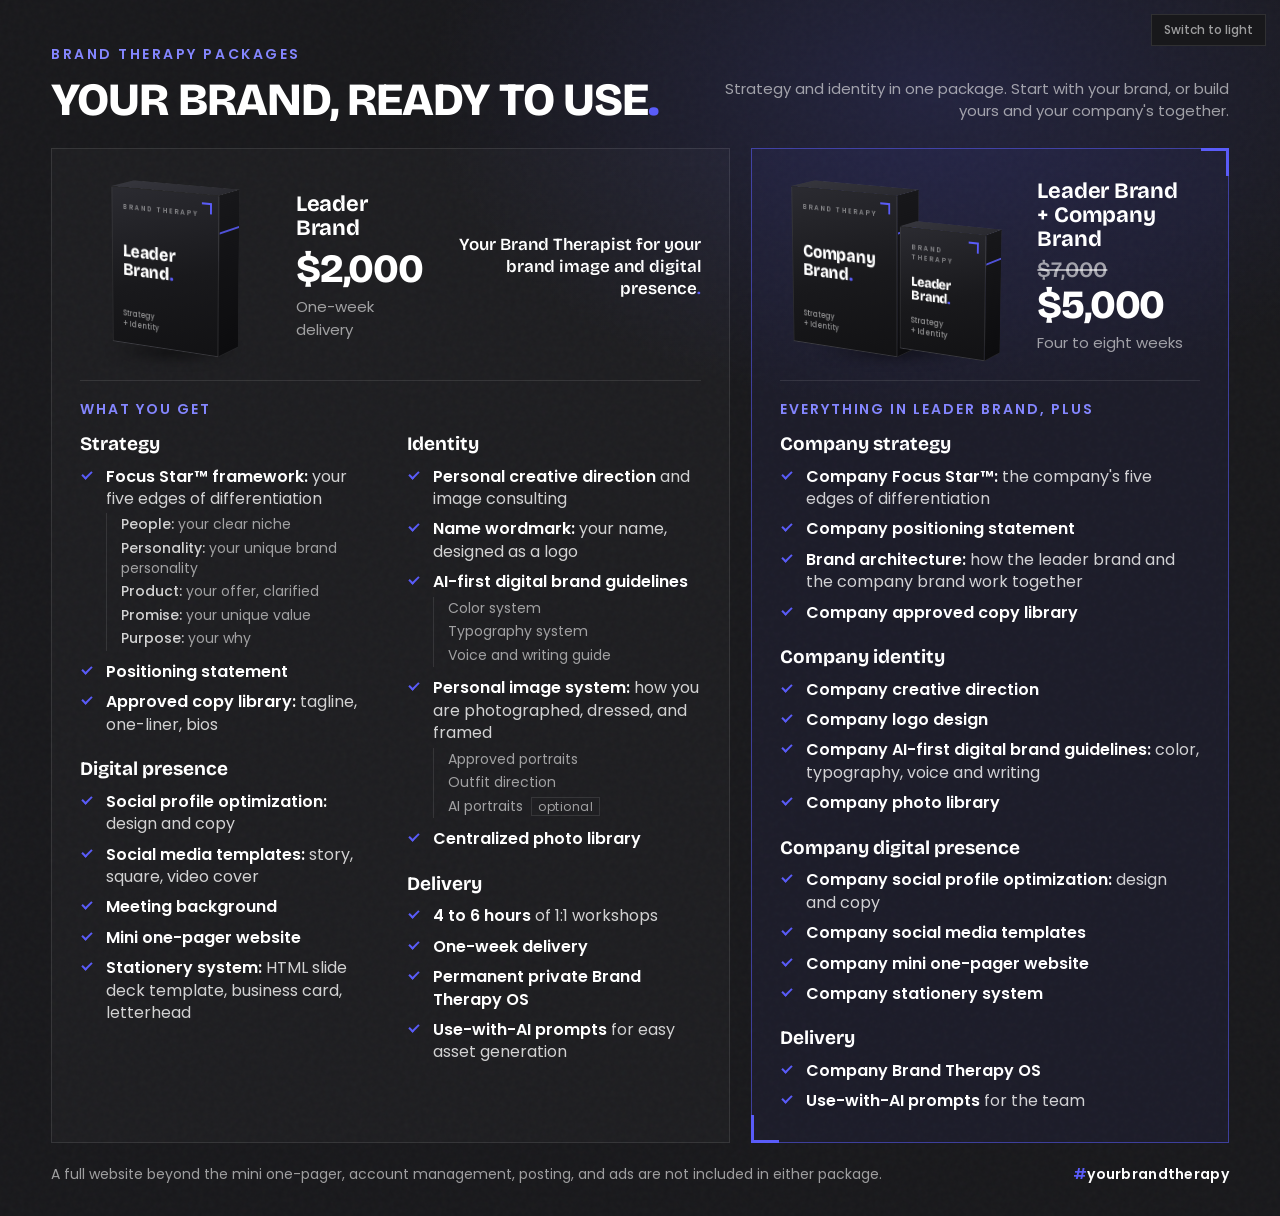
==== bt-packages-r7q4/index.html @ b400272b "Add Brand Therapy package comparison review page Co-Authored-By: Claude Fable 5.2 <noreply@anthropic" ====
<!DOCTYPE html>
<html lang="en">
<head>
<meta charset="utf-8">
<meta name="viewport" content="width=device-width, initial-scale=1">
<meta name="robots" content="noindex, nofollow">
<title>Brand Therapy packages</title>
<!-- Private review page for T-44. Not for publication.
     Content source: website-docs/OFFER-PACKAGES.md (single source of truth for packages).
     Dark is the default. Light: add ?theme=light to the URL, or use the switch.
     Built as a responsive pricing section so it can move into website/for-founders.html
     and website/for-brands.html. Package boxes reuse the CSS 3D box from those pages (T-58). -->
<script>
(function () {
  var t = new URLSearchParams(location.search).get('theme');
  document.documentElement.setAttribute('data-theme', t === 'light' ? 'light' : 'dark');
})();
</script>
<link rel="preconnect" href="https://fonts.googleapis.com">
<link rel="preconnect" href="https://fonts.gstatic.com" crossorigin>
<link href="https://fonts.googleapis.com/css2?family=Bricolage+Grotesque:opsz,wght@12..96,400;12..96,600;12..96,700;12..96,800&family=Poppins:wght@400;500;600&display=swap" rel="stylesheet">
<style>
:root {
  --accent: #5A5CF9;
  --ff-h: 'Bricolage Grotesque', system-ui, sans-serif;
  --ff-b: 'Poppins', system-ui, sans-serif;
  --ease-out-expo: cubic-bezier(0.16, 1, 0.3, 1);
}
:root[data-theme="dark"] {
  --bg: #18181B;
  --ink: #FFFFFF;
  --text: rgba(255,255,255,0.80);
  --soft: rgba(255,255,255,0.58);
  --line: rgba(255,255,255,0.10);
  --card: rgba(255,255,255,0.025);
  --card-feat: rgba(90,92,249,0.06);
  --feat-line: rgba(90,92,249,0.55);
  --label: #8486FF;
  --glow: rgba(90,92,249,0.16);
  --grain: 0.03;
  --box-shadow: rgba(0,0,0,0.6);
}
:root[data-theme="light"] {
  --bg: #F5F5F7;
  --ink: #18181B;
  --text: rgba(24,24,27,0.82);
  --soft: rgba(24,24,27,0.60);
  --line: rgba(24,24,27,0.12);
  --card: #FFFFFF;
  --card-feat: #FFFFFF;
  --feat-line: rgba(90,92,249,0.70);
  --label: #4648E0;
  --glow: rgba(90,92,249,0.10);
  --grain: 0;
  --box-shadow: rgba(24,24,27,0.28);
}
*, *::before, *::after { box-sizing: border-box; margin: 0; padding: 0; }
html { background: var(--bg); -webkit-font-smoothing: antialiased; }
body { font-family: var(--ff-b); color: var(--text); background: var(--bg); }
.purple-dot { color: var(--accent); }

.pricing { position: relative; overflow: hidden; min-height: 100vh; padding: clamp(28px, 3.4vw, 56px) clamp(16px, 4vw, 80px) clamp(24px, 2.4vw, 40px); }
.pricing::before {
  content: ''; position: absolute; inset: 0; z-index: 0; opacity: var(--grain); pointer-events: none;
  background-image: url("data:image/svg+xml,%3Csvg viewBox='0 0 256 256' xmlns='http://www.w3.org/2000/svg'%3E%3Cfilter id='n'%3E%3CfeTurbulence type='fractalNoise' baseFrequency='0.9' numOctaves='4' stitchTiles='stitch'/%3E%3C/filter%3E%3Crect width='100%25' height='100%25' filter='url(%23n)'/%3E%3C/svg%3E");
}
.glow { position: absolute; z-index: 0; width: 1100px; height: 700px; right: -200px; top: -260px; background: radial-gradient(ellipse at center, var(--glow) 0%, transparent 65%); pointer-events: none; }
.inner { position: relative; z-index: 1; max-width: 1720px; margin: 0 auto; }

.head { display: flex; justify-content: space-between; align-items: flex-end; gap: 32px; margin-bottom: clamp(20px, 2vw, 32px); }
.eyebrow { font-size: 14px; font-weight: 600; letter-spacing: 0.18em; text-transform: uppercase; color: var(--label); margin-bottom: 12px; }
h1 { font-family: var(--ff-h); font-weight: 800; font-size: clamp(34px, 3.6vw, 64px); line-height: 1; letter-spacing: -0.02em; text-transform: uppercase; color: var(--ink); }
.head-note { font-size: clamp(15px, 1.05vw, 19px); line-height: 1.5; color: var(--soft); max-width: 520px; text-align: right; }

.cards { display: grid; grid-template-columns: minmax(0, 1.42fr) minmax(0, 1fr); gap: clamp(16px, 1.6vw, 28px); align-items: stretch; }
.card { position: relative; border: 1px solid var(--line); background: var(--card); padding: clamp(20px, 1.8vw, 32px) clamp(20px, 2.2vw, 40px) clamp(22px, 2vw, 34px); }
.card.featured { border-color: var(--feat-line); background: var(--card-feat); }
.card .vf { position: absolute; width: 28px; height: 28px; border-color: var(--accent); border-style: solid; }
.card .vf.tr { top: -1px; right: -1px; border-width: 3px 3px 0 0; }
.card .vf.bl { bottom: -1px; left: -1px; border-width: 0 0 3px 3px; }

.card-top { display: flex; align-items: center; gap: clamp(16px, 2vw, 36px); padding-bottom: clamp(16px, 1.4vw, 24px); margin-bottom: clamp(16px, 1.4vw, 24px); border-bottom: 1px solid var(--line); }
.tier-name { font-family: var(--ff-h); font-weight: 700; font-size: clamp(22px, 1.7vw, 30px); line-height: 1.08; letter-spacing: -0.01em; color: var(--ink); margin-bottom: 8px; }
.price-row { display: flex; flex-wrap: wrap; align-items: baseline; gap: 4px 14px; margin-bottom: 6px; }
.price { font-family: var(--ff-h); font-weight: 800; font-size: clamp(40px, 3vw, 56px); line-height: 1; letter-spacing: -0.03em; color: var(--ink); }
.price-ref { font-family: var(--ff-h); font-weight: 600; font-size: clamp(22px, 1.6vw, 30px); line-height: 1; color: var(--soft); text-decoration: line-through; text-decoration-thickness: 2px; }
.timing { font-size: 15px; color: var(--soft); }

.plus { font-size: 14px; font-weight: 600; letter-spacing: 0.14em; text-transform: uppercase; color: var(--label); margin-bottom: clamp(12px, 1vw, 18px); }
.groups { display: grid; gap: clamp(16px, 1.4vw, 24px) clamp(24px, 2.6vw, 48px); }
.groups.two { grid-template-columns: repeat(2, minmax(0, 1fr)); align-items: start; }
.col { display: grid; gap: clamp(16px, 1.4vw, 24px); }
.role { margin-left: auto; max-width: 300px; font-family: var(--ff-h); font-weight: 600; font-size: clamp(17px, 1.25vw, 22px); line-height: 1.3; color: var(--ink); text-align: right; }
.group h3 { font-family: var(--ff-h); font-weight: 700; font-size: 19px; line-height: 1.2; color: var(--ink); margin-bottom: 6px; }
.list, .sub { list-style: none; }
.list > li { position: relative; padding: 4px 0 4px 26px; font-size: 16px; line-height: 1.4; color: var(--text); }
.list > li::before { content: ''; position: absolute; left: 2px; top: 9px; width: 10px; height: 6px; border-left: 2px solid var(--accent); border-bottom: 2px solid var(--accent); transform: rotate(-45deg); }
.list strong { color: var(--ink); font-weight: 600; }
.sub { margin: 3px 0 2px; padding-left: 14px; border-left: 1px solid var(--line); }
.sub li { padding: 2px 0; font-size: 14px; line-height: 1.4; color: var(--soft); }
.sub li strong { color: var(--text); font-weight: 500; }
.opt { font-size: 12px; letter-spacing: 0.04em; color: var(--soft); border: 1px solid var(--line); padding: 0 6px; margin-left: 4px; white-space: nowrap; }

.foot { display: flex; justify-content: space-between; align-items: center; gap: 24px; margin-top: clamp(16px, 1.6vw, 26px); font-size: 14px; color: var(--soft); }
.tag { font-weight: 600; color: var(--ink); letter-spacing: 0.02em; }
.tag .hash { color: var(--accent); }

/* Review control, not part of the section. */
.theme-switch { position: fixed; z-index: 5; top: 14px; right: 14px; font: 500 12px var(--ff-b); color: var(--soft); background: var(--bg); border: 1px solid var(--line); padding: 6px 12px; cursor: pointer; }
.theme-switch:hover { color: var(--ink); border-color: var(--accent); }
@media print { .theme-switch { display: none; } }

/* Package box: same construction as the website pricing section (T-58). Stays dark in both themes. */
.pkg-stage { position: relative; flex: none; display: flex; justify-content: center; align-items: center; width: 190px; height: 190px; perspective: 1400px; }
.pkg-stage.duo { width: 232px; }
.pkg-stage::after { content: ''; position: absolute; left: 50%; bottom: 0; width: 70%; height: 22px; transform: translateX(-50%); background: radial-gradient(ellipse at center, var(--box-shadow) 0%, transparent 70%); filter: blur(6px); z-index: 0; }
.pkg-box { --w: 122px; --h: 160px; --d: 42px; position: relative; z-index: 1; width: var(--w); height: var(--h); transform-style: preserve-3d; transform: rotateX(-12deg) rotateY(-30deg); transition: transform 1.2s var(--ease-out-expo); }
.pkg-stage:hover .pkg-box { transform: rotateX(-10deg) rotateY(-22deg); }
.pkg-box.sm { --w: 96px; --h: 126px; --d: 34px; margin-left: -14px; margin-top: 46px; z-index: 2; }
.pkg-face { position: absolute; top: 0; left: 0; }
.pkg-front { width: var(--w); height: var(--h); transform: translateZ(calc(var(--d) / 2)); background: linear-gradient(165deg, #2B2B31 0%, #19191C 55%, #121214 100%); border: 1px solid rgba(255,255,255,0.09); padding: 14px 12px; display: flex; flex-direction: column; justify-content: space-between; text-align: left; overflow: hidden; }
.pkg-side { width: var(--d); height: var(--h); left: calc((var(--w) - var(--d)) / 2); transform: rotateY(90deg) translateZ(calc(var(--w) / 2)); background: linear-gradient(180deg, #17171A 0%, #0C0C0E 100%); border: 1px solid rgba(255,255,255,0.05); }
.pkg-side::before { content: ''; position: absolute; left: 0; right: 0; top: 22%; height: 2px; background: var(--accent); opacity: 0.85; }
.pkg-top { width: var(--w); height: var(--d); top: calc((var(--h) - var(--d)) / 2); transform: rotateX(90deg) translateZ(calc(var(--h) / 2)); background: linear-gradient(90deg, #35353C 0%, #2A2A30 100%); border: 1px solid rgba(255,255,255,0.08); }
.pkg-kicker { font-family: var(--ff-b); font-size: 7px; font-weight: 600; letter-spacing: 0.22em; text-transform: uppercase; color: rgba(255,255,255,0.45); }
.pkg-name { font-family: var(--ff-h); font-weight: 800; font-size: 18px; line-height: 1.02; color: #FFFFFF; letter-spacing: -0.01em; }
.pkg-box.sm .pkg-name { font-size: 14px; }
.pkg-tag { font-family: var(--ff-b); font-size: 8px; font-weight: 500; color: rgba(255,255,255,0.55); line-height: 1.4; }
.pkg-corner { position: absolute; width: 11px; height: 11px; border-color: var(--accent); border-style: solid; top: 7px; right: 7px; border-width: 2px 2px 0 0; }

@media (max-width: 1180px) {
  .cards { grid-template-columns: 1fr; }
}
@media (max-width: 720px) {
  .head { flex-direction: column; align-items: flex-start; }
  .head-note { text-align: left; }
  .groups.two { grid-template-columns: 1fr; }
  .col { display: contents; }
  .g1 { order: 1; } .g2 { order: 2; } .g3 { order: 3; } .col .group:not(.g1):not(.g2):not(.g3) { order: 4; }
  .theme-switch { top: auto; bottom: 14px; }
  .card-top { flex-direction: column; align-items: flex-start; }
  .role { margin-left: 0; text-align: left; max-width: none; }
  .pkg-stage, .pkg-stage.duo { width: 100%; }
  .foot { flex-direction: column; align-items: flex-start; }
}
</style>
</head>
<body>
<button class="theme-switch" id="themeSwitch" type="button">Switch to light</button>
<main class="pricing" id="pricing" aria-label="Brand Therapy packages">
  <div class="glow"></div>
  <div class="inner">

  <header class="head">
    <div>
      <div class="eyebrow">Brand Therapy packages</div>
      <h1>Your brand, ready to use<span class="purple-dot">.</span></h1>
    </div>
    <p class="head-note">Strategy and identity in one package. Start with your brand, or build yours and your company's together.</p>
  </header>

  <section class="cards">
    <article class="card">
      <div class="card-top">
        <div class="pkg-stage"><div class="pkg-box" aria-hidden="true"><div class="pkg-face pkg-top"></div><div class="pkg-face pkg-side"></div><div class="pkg-face pkg-front"><span class="pkg-corner"></span><span class="pkg-kicker">Brand Therapy</span><span class="pkg-name">Leader<br>Brand<span class="purple-dot">.</span></span><span class="pkg-tag">Strategy<br>+ Identity</span></div></div></div>
        <div>
          <h2 class="tier-name">Leader Brand</h2>
          <div class="price-row"><span class="price">$2,000</span></div>
          <p class="timing">One-week delivery</p>
        </div>
        <p class="role">Your Brand Therapist for your brand image and digital presence<span class="purple-dot">.</span></p>
      </div>
      <p class="plus">What you get</p>
      <div class="groups two">
        <div class="col">
        <div class="group g1">
          <h3>Strategy</h3>
          <ul class="list">
            <li><strong>Focus Star&trade; framework:</strong> your five edges of differentiation
              <ul class="sub">
                <li><strong>People:</strong> your clear niche</li>
                <li><strong>Personality:</strong> your unique brand personality</li>
                <li><strong>Product:</strong> your offer, clarified</li>
                <li><strong>Promise:</strong> your unique value</li>
                <li><strong>Purpose:</strong> your why</li>
              </ul>
            </li>
            <li><strong>Positioning statement</strong></li>
            <li><strong>Approved copy library:</strong> tagline, one-liner, bios</li>
          </ul>
        </div>
        <div class="group g3">
          <h3>Digital presence</h3>
          <ul class="list">
            <li><strong>Social profile optimization:</strong> design and copy</li>
            <li><strong>Social media templates:</strong> story, square, video cover</li>
            <li><strong>Meeting background</strong></li>
            <li><strong>Mini one-pager website</strong></li>
            <li><strong>Stationery system:</strong> HTML slide deck template, business card, letterhead</li>
          </ul>
        </div>
        </div>
        <div class="col">
        <div class="group g2">
          <h3>Identity</h3>
          <ul class="list">
            <li><strong>Personal creative direction</strong> and image consulting</li>
            <li><strong>Name wordmark:</strong> your name, designed as a logo</li>
            <li><strong>AI-first digital brand guidelines</strong>
              <ul class="sub">
                <li>Color system</li>
                <li>Typography system</li>
                <li>Voice and writing guide</li>
              </ul>
            </li>
            <li><strong>Personal image system:</strong> how you are photographed, dressed, and framed
              <ul class="sub">
                <li>Approved portraits</li>
                <li>Outfit direction</li>
                <li>AI portraits <span class="opt">optional</span></li>
              </ul>
            </li>
            <li><strong>Centralized photo library</strong></li>
          </ul>
        </div>
        <div class="group">
          <h3>Delivery</h3>
          <ul class="list">
            <li><strong>4 to 6 hours</strong> of 1:1 workshops</li>
            <li><strong>One-week delivery</strong></li>
            <li><strong>Permanent private Brand Therapy OS</strong></li>
            <li><strong>Use-with-AI prompts</strong> for easy asset generation</li>
          </ul>
        </div>
        </div>
      </div>
    </article>

    <article class="card featured">
      <span class="vf tr"></span><span class="vf bl"></span>
      <div class="card-top">
        <div class="pkg-stage duo"><div class="pkg-box" aria-hidden="true"><div class="pkg-face pkg-top"></div><div class="pkg-face pkg-side"></div><div class="pkg-face pkg-front"><span class="pkg-corner"></span><span class="pkg-kicker">Brand Therapy</span><span class="pkg-name">Company<br>Brand<span class="purple-dot">.</span></span><span class="pkg-tag">Strategy<br>+ Identity</span></div></div><div class="pkg-box sm" aria-hidden="true"><div class="pkg-face pkg-top"></div><div class="pkg-face pkg-side"></div><div class="pkg-face pkg-front"><span class="pkg-corner"></span><span class="pkg-kicker">Brand Therapy</span><span class="pkg-name">Leader<br>Brand<span class="purple-dot">.</span></span><span class="pkg-tag">Strategy<br>+ Identity</span></div></div></div>
        <div>
          <h2 class="tier-name">Leader Brand<br>+ Company Brand</h2>
          <div class="price-row"><span class="price-ref" aria-label="Reference price 7,000 dollars, struck through">$7,000</span><span class="price">$5,000</span></div>
          <p class="timing">Four to eight weeks</p>
        </div>
      </div>
      <p class="plus">Everything in Leader Brand, plus</p>
      <div class="groups">
        <div class="group">
          <h3>Company strategy</h3>
          <ul class="list">
            <li><strong>Company Focus Star&trade;:</strong> the company's five edges of differentiation</li>
            <li><strong>Company positioning statement</strong></li>
            <li><strong>Brand architecture:</strong> how the leader brand and the company brand work together</li>
            <li><strong>Company approved copy library</strong></li>
          </ul>
        </div>
        <div class="group">
          <h3>Company identity</h3>
          <ul class="list">
            <li><strong>Company creative direction</strong></li>
            <li><strong>Company logo design</strong></li>
            <li><strong>Company AI-first digital brand guidelines:</strong> color, typography, voice and writing</li>
            <li><strong>Company photo library</strong></li>
          </ul>
        </div>
        <div class="group">
          <h3>Company digital presence</h3>
          <ul class="list">
            <li><strong>Company social profile optimization:</strong> design and copy</li>
            <li><strong>Company social media templates</strong></li>
            <li><strong>Company mini one-pager website</strong></li>
            <li><strong>Company stationery system</strong></li>
          </ul>
        </div>
        <div class="group">
          <h3>Delivery</h3>
          <ul class="list">
            <li><strong>Company Brand Therapy OS</strong></li>
            <li><strong>Use-with-AI prompts</strong> for the team</li>
          </ul>
        </div>
      </div>
    </article>
  </section>

  <footer class="foot">
    <span>A full website beyond the mini one-pager, account management, posting, and ads are not included in either package.</span>
    <span class="tag"><span class="hash">#</span>yourbrandtherapy</span>
  </footer>

  </div>
</main>
<script>
(function () {
  var root = document.documentElement, btn = document.getElementById('themeSwitch');
  function label() { btn.textContent = root.getAttribute('data-theme') === 'light' ? 'Switch to dark' : 'Switch to light'; }
  btn.addEventListener('click', function () {
    var next = root.getAttribute('data-theme') === 'light' ? 'dark' : 'light';
    root.setAttribute('data-theme', next);
    var u = new URL(location.href); u.searchParams.set('theme', next); history.replaceState(null, '', u);
    label();
  });
  label();
})();
</script>
</body>
</html>
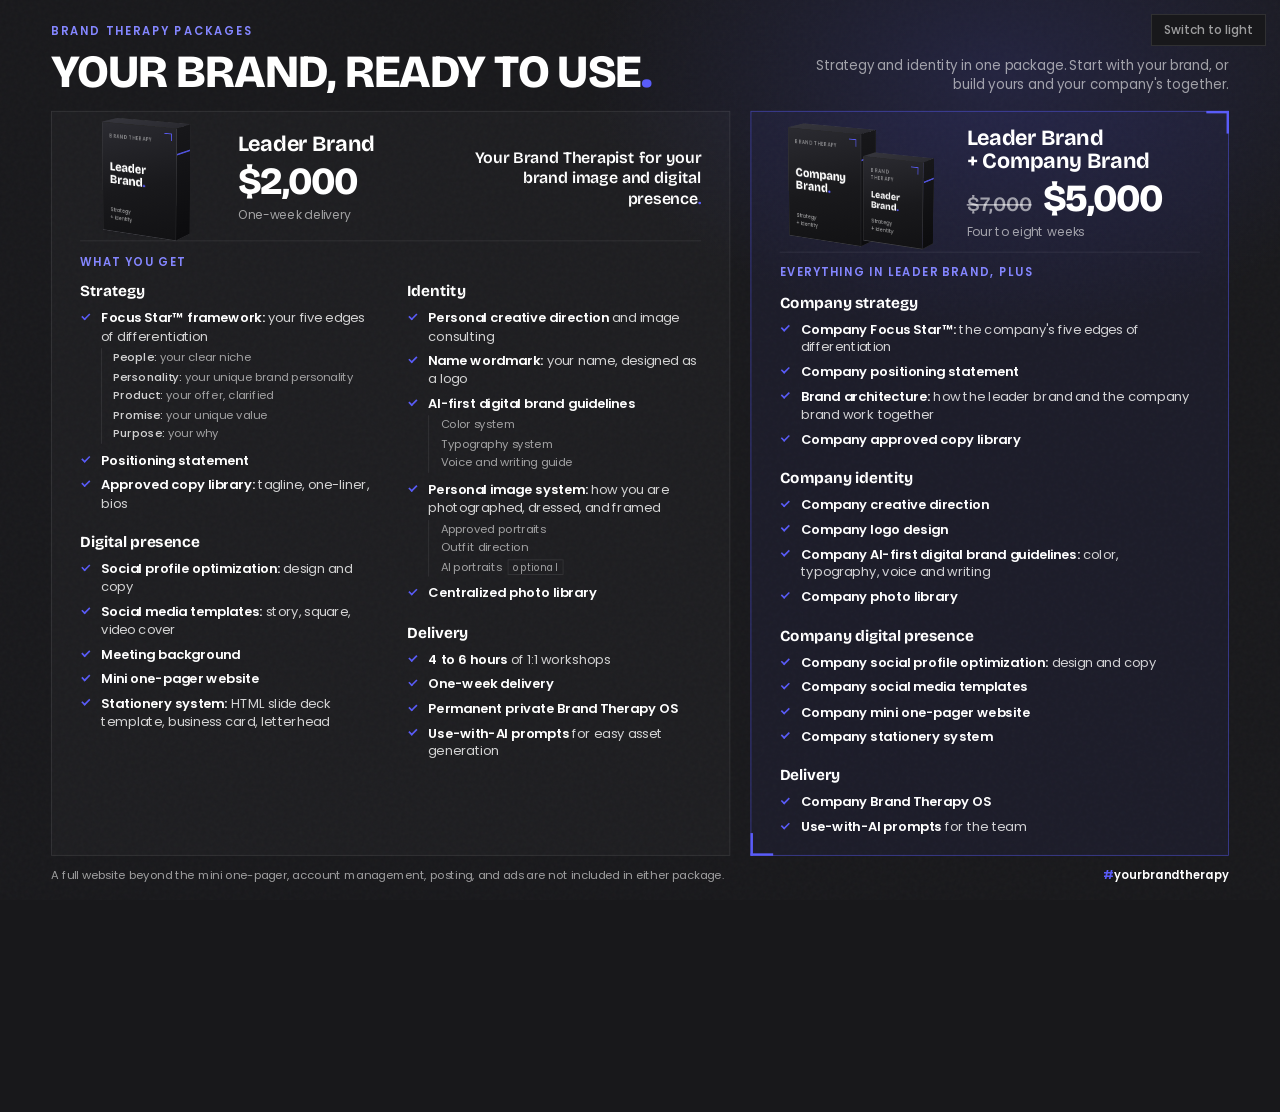
==== commit 6772794d: "Package slide fits one screen" ====
--- a/bt-packages-r7q4/index.html
+++ b/bt-packages-r7q4/index.html
@@ -24,6 +24,7 @@
   --accent: #5A5CF9;
   --ff-h: 'Bricolage Grotesque', system-ui, sans-serif;
   --ff-b: 'Poppins', system-ui, sans-serif;
+  --u: 1vw;
   --ease-out-expo: cubic-bezier(0.16, 1, 0.3, 1);
 }
 :root[data-theme="dark"] {
@@ -59,7 +60,7 @@
 body { font-family: var(--ff-b); color: var(--text); background: var(--bg); }
 .purple-dot { color: var(--accent); }
 
-.pricing { position: relative; overflow: hidden; min-height: 100vh; padding: clamp(28px, 3.4vw, 56px) clamp(16px, 4vw, 80px) clamp(24px, 2.4vw, 40px); }
+.pricing { position: relative; overflow: hidden; min-height: 100vh; min-height: var(--fit-h, 100vh); padding: clamp(28px, calc(3.4 * var(--u)), 56px) clamp(16px, calc(4 * var(--u)), 80px) clamp(24px, calc(2.4 * var(--u)), 40px); }
 .pricing::before {
   content: ''; position: absolute; inset: 0; z-index: 0; opacity: var(--grain); pointer-events: none;
   background-image: url("data:image/svg+xml,%3Csvg viewBox='0 0 256 256' xmlns='http://www.w3.org/2000/svg'%3E%3Cfilter id='n'%3E%3CfeTurbulence type='fractalNoise' baseFrequency='0.9' numOctaves='4' stitchTiles='stitch'/%3E%3C/filter%3E%3Crect width='100%25' height='100%25' filter='url(%23n)'/%3E%3C/svg%3E");
@@ -67,30 +68,30 @@
 .glow { position: absolute; z-index: 0; width: 1100px; height: 700px; right: -200px; top: -260px; background: radial-gradient(ellipse at center, var(--glow) 0%, transparent 65%); pointer-events: none; }
 .inner { position: relative; z-index: 1; max-width: 1720px; margin: 0 auto; }
 
-.head { display: flex; justify-content: space-between; align-items: flex-end; gap: 32px; margin-bottom: clamp(20px, 2vw, 32px); }
+.head { display: flex; justify-content: space-between; align-items: flex-end; gap: 32px; margin-bottom: clamp(20px, calc(2 * var(--u)), 32px); }
 .eyebrow { font-size: 14px; font-weight: 600; letter-spacing: 0.18em; text-transform: uppercase; color: var(--label); margin-bottom: 12px; }
-h1 { font-family: var(--ff-h); font-weight: 800; font-size: clamp(34px, 3.6vw, 64px); line-height: 1; letter-spacing: -0.02em; text-transform: uppercase; color: var(--ink); }
-.head-note { font-size: clamp(15px, 1.05vw, 19px); line-height: 1.5; color: var(--soft); max-width: 520px; text-align: right; }
-
-.cards { display: grid; grid-template-columns: minmax(0, 1.42fr) minmax(0, 1fr); gap: clamp(16px, 1.6vw, 28px); align-items: stretch; }
-.card { position: relative; border: 1px solid var(--line); background: var(--card); padding: clamp(20px, 1.8vw, 32px) clamp(20px, 2.2vw, 40px) clamp(22px, 2vw, 34px); }
+h1 { font-family: var(--ff-h); font-weight: 800; font-size: clamp(34px, calc(3.6 * var(--u)), 64px); line-height: 1; letter-spacing: -0.02em; text-transform: uppercase; color: var(--ink); }
+.head-note { font-size: clamp(15px, calc(1.05 * var(--u)), 19px); line-height: 1.5; color: var(--soft); max-width: 520px; text-align: right; }
+
+.cards { display: grid; grid-template-columns: minmax(0, 1.42fr) minmax(0, 1fr); gap: clamp(16px, calc(1.6 * var(--u)), 28px); align-items: stretch; }
+.card { position: relative; border: 1px solid var(--line); background: var(--card); padding: clamp(20px, calc(1.8 * var(--u)), 32px) clamp(20px, calc(2.2 * var(--u)), 40px) clamp(22px, calc(2 * var(--u)), 34px); }
 .card.featured { border-color: var(--feat-line); background: var(--card-feat); }
 .card .vf { position: absolute; width: 28px; height: 28px; border-color: var(--accent); border-style: solid; }
 .card .vf.tr { top: -1px; right: -1px; border-width: 3px 3px 0 0; }
 .card .vf.bl { bottom: -1px; left: -1px; border-width: 0 0 3px 3px; }
 
-.card-top { display: flex; align-items: center; gap: clamp(16px, 2vw, 36px); padding-bottom: clamp(16px, 1.4vw, 24px); margin-bottom: clamp(16px, 1.4vw, 24px); border-bottom: 1px solid var(--line); }
-.tier-name { font-family: var(--ff-h); font-weight: 700; font-size: clamp(22px, 1.7vw, 30px); line-height: 1.08; letter-spacing: -0.01em; color: var(--ink); margin-bottom: 8px; }
+.card-top { display: flex; align-items: center; gap: clamp(16px, calc(2 * var(--u)), 36px); padding-bottom: clamp(16px, calc(1.4 * var(--u)), 24px); margin-bottom: clamp(16px, calc(1.4 * var(--u)), 24px); border-bottom: 1px solid var(--line); }
+.tier-name { font-family: var(--ff-h); font-weight: 700; font-size: clamp(22px, calc(1.7 * var(--u)), 30px); line-height: 1.08; letter-spacing: -0.01em; color: var(--ink); margin-bottom: 8px; }
 .price-row { display: flex; flex-wrap: wrap; align-items: baseline; gap: 4px 14px; margin-bottom: 6px; }
-.price { font-family: var(--ff-h); font-weight: 800; font-size: clamp(40px, 3vw, 56px); line-height: 1; letter-spacing: -0.03em; color: var(--ink); }
-.price-ref { font-family: var(--ff-h); font-weight: 600; font-size: clamp(22px, 1.6vw, 30px); line-height: 1; color: var(--soft); text-decoration: line-through; text-decoration-thickness: 2px; }
+.price { font-family: var(--ff-h); font-weight: 800; font-size: clamp(40px, calc(3 * var(--u)), 56px); line-height: 1; letter-spacing: -0.03em; color: var(--ink); }
+.price-ref { font-family: var(--ff-h); font-weight: 600; font-size: clamp(22px, calc(1.6 * var(--u)), 30px); line-height: 1; color: var(--soft); text-decoration: line-through; text-decoration-thickness: 2px; }
 .timing { font-size: 15px; color: var(--soft); }
 
-.plus { font-size: 14px; font-weight: 600; letter-spacing: 0.14em; text-transform: uppercase; color: var(--label); margin-bottom: clamp(12px, 1vw, 18px); }
-.groups { display: grid; gap: clamp(16px, 1.4vw, 24px) clamp(24px, 2.6vw, 48px); }
+.plus { font-size: 14px; font-weight: 600; letter-spacing: 0.14em; text-transform: uppercase; color: var(--label); margin-bottom: clamp(12px, calc(1 * var(--u)), 18px); }
+.groups { display: grid; gap: clamp(16px, calc(1.4 * var(--u)), 24px) clamp(24px, calc(2.6 * var(--u)), 48px); }
 .groups.two { grid-template-columns: repeat(2, minmax(0, 1fr)); align-items: start; }
-.col { display: grid; gap: clamp(16px, 1.4vw, 24px); }
-.role { margin-left: auto; max-width: 300px; font-family: var(--ff-h); font-weight: 600; font-size: clamp(17px, 1.25vw, 22px); line-height: 1.3; color: var(--ink); text-align: right; }
+.col { display: grid; gap: clamp(16px, calc(1.4 * var(--u)), 24px); }
+.role { margin-left: auto; max-width: 300px; font-family: var(--ff-h); font-weight: 600; font-size: clamp(17px, calc(1.25 * var(--u)), 22px); line-height: 1.3; color: var(--ink); text-align: right; }
 .group h3 { font-family: var(--ff-h); font-weight: 700; font-size: 19px; line-height: 1.2; color: var(--ink); margin-bottom: 6px; }
 .list, .sub { list-style: none; }
 .list > li { position: relative; padding: 4px 0 4px 26px; font-size: 16px; line-height: 1.4; color: var(--text); }
@@ -101,7 +102,7 @@
 .sub li strong { color: var(--text); font-weight: 500; }
 .opt { font-size: 12px; letter-spacing: 0.04em; color: var(--soft); border: 1px solid var(--line); padding: 0 6px; margin-left: 4px; white-space: nowrap; }
 
-.foot { display: flex; justify-content: space-between; align-items: center; gap: 24px; margin-top: clamp(16px, 1.6vw, 26px); font-size: 14px; color: var(--soft); }
+.foot { display: flex; justify-content: space-between; align-items: center; gap: 24px; margin-top: clamp(16px, calc(1.6 * var(--u)), 26px); font-size: 14px; color: var(--soft); }
 .tag { font-weight: 600; color: var(--ink); letter-spacing: 0.02em; }
 .tag .hash { color: var(--accent); }
 
@@ -143,6 +144,16 @@
   .pkg-stage, .pkg-stage.duo { width: 100%; }
   .foot { flex-direction: column; align-items: flex-start; }
 }
+
+/* One-screen fit: on wide screens the section is laid out on a wider canvas and scaled down so it never scrolls. */
+html.fit, html.fit body { height: 100%; overflow: hidden; }
+html.fit .pricing { transform-origin: 0 0; padding-top: calc(1.8 * var(--u)); padding-bottom: calc(1.2 * var(--u)); }
+html.fit .inner { max-width: none; }
+html.fit .head { margin-bottom: calc(1.2 * var(--u)); }
+html.fit .pkg-stage { height: 150px; zoom: 0.86; }
+html.fit .card { padding-top: calc(1.1 * var(--u)); padding-bottom: calc(1.2 * var(--u)); }
+html.fit .card-top { padding-bottom: calc(0.8 * var(--u)); margin-bottom: calc(0.9 * var(--u)); }
+html.fit .foot { margin-top: calc(0.9 * var(--u)); }
 </style>
 </head>
 <body>
@@ -306,5 +317,31 @@
   label();
 })();
 </script>
+<script>
+(function () {
+  var root = document.documentElement, el = document.getElementById('pricing');
+  function clear() { root.classList.remove('fit'); el.style.cssText = ''; }
+  function natural(w) { el.style.width = w + 'px'; el.style.setProperty('--u', (w / 100) + 'px'); el.style.setProperty('--fit-h', '0px'); return el.scrollHeight; }
+  function fit() {
+    var vw = window.innerWidth, vh = window.innerHeight;
+    clear();
+    if (vw <= 1180 || window.matchMedia('print').matches) return;
+    root.classList.add('fit');
+    var lo = vw, hi = vw * 3, w = vw;
+    if (natural(vw) > vh) {
+      for (var i = 0; i < 18; i++) { w = (lo + hi) / 2; if (natural(w) * (vw / w) > vh) lo = w; else hi = w; }
+      w = Math.ceil(hi);
+    }
+    natural(w);
+    var k = vw / w;
+    el.style.setProperty('--fit-h', (vh / k) + 'px');
+    el.style.transform = k < 1 ? 'scale(' + k + ')' : '';
+    root.setAttribute('data-fit-scale', k.toFixed(3));
+  }
+  window.addEventListener('resize', fit);
+  if (document.fonts && document.fonts.ready) document.fonts.ready.then(fit);
+  fit();
+})();
+</script>
 </body>
 </html>
